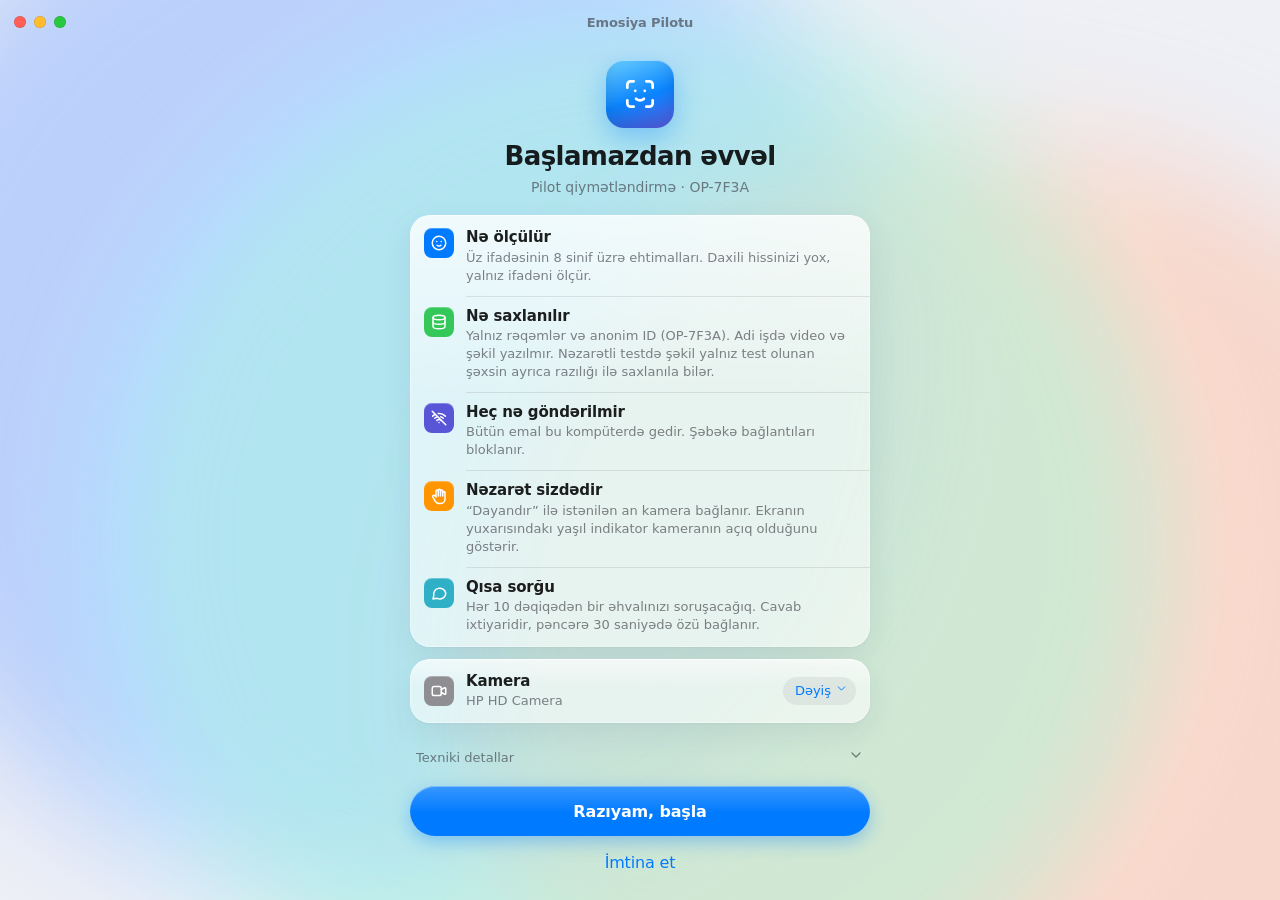
==== src/ui/web/index.html @ 73da6fb9 "Emosiya Pilotu: üz ifadəsi qiymətləndirmə pilotu Call-center operatorları üçün lokal, məxfi pilot: Y" ====
<!doctype html>
<html lang="az">
<head>
<meta charset="utf-8">
<meta name="viewport" content="width=device-width, initial-scale=1">
<title>Emosiya Pilotu</title>
<link rel="stylesheet" href="styles.css">
<link rel="stylesheet" href="main.css">
</head>
<body>
<div class="ambient" aria-hidden="true"><i class="b1"></i><i class="b2"></i><i class="b3"></i></div>

<header class="titlebar pywebview-drag-region">
  <div class="traffic">
    <button class="tl close" data-action="close" aria-label="Bağla və çıx" title="Bağla (kamera dayanır)" data-icon="x"></button>
    <button class="tl min" data-action="minimize" aria-label="Kiçilt" title="Kiçilt" data-icon="minus"></button>
    <button class="tl zoom" data-action="compact" aria-label="Kompakt görünüş" title="Kompakt / geniş görünüş" data-icon="expand"></button>
  </div>
  <div class="title">Emosiya Pilotu</div>
  <div class="toolbar" id="toolbar" hidden>
    <div class="menu-wrap" data-show="camera">
      <button class="tb-btn cam-btn" id="camera-btn" aria-haspopup="menu" aria-expanded="false" title="Kamera">
        <span data-icon="video"></span><span class="cam-name" id="camera-label">Kamera</span><span data-icon="chevron"></span>
      </button>
      <div class="menu cam-menu" id="camera-menu" role="menu" hidden></div>
    </div>
    <button class="tb-btn" id="test-btn" data-action="start-test" title="Göstərişli ifadə testi — hər modelin düzgünlüyü" data-icon="scan"><span>Nəzarətli test</span></button>
    <div class="menu-wrap">
      <button class="tb-btn" id="primary-btn" aria-haspopup="menu" aria-expanded="false" title="Əsas model">
        <span class="tb-cap">Əsas</span><span id="primary-label">—</span><span data-icon="chevron"></span>
      </button>
      <div class="menu" id="primary-menu" role="menu" hidden></div>
    </div>
    <div class="segmented" role="radiogroup" aria-label="Müqayisə rejimi" id="compare-seg">
      <button role="radio" data-mode="off" aria-checked="false" title="Yalnız əsas model">Tək</button>
      <button role="radio" data-mode="auto" aria-checked="false" title="Kompüterin gücü çatdığı qədər model">Avto</button>
      <button role="radio" data-mode="on" aria-checked="false" title="Seçilmiş modellərin hamısı">Hamısı</button>
    </div>
  </div>
</header>

<main>
  <!-- 1. Razılıq -->
  <section class="screen" id="consent" aria-labelledby="consent-title">
    <div class="scroll"><div class="narrow">
      <div class="consent-hero stagger">
        <div class="app-icon" data-icon="scan"></div>
        <h1 class="large-title" id="consent-title">Başlamazdan əvvəl</h1>
        <p class="subhead">Pilot qiymətləndirmə · <span data-bind="operator_id"></span></p>
      </div>
      <div class="glass list stagger" role="list">
        <div class="row" role="listitem"><span class="tile" style="background:var(--blue)" data-icon="face"></span>
          <div class="text"><p class="headline">Nə ölçülür</p>
          <p class="footnote">Üz ifadəsinin 8 sinif üzrə ehtimalları. Daxili hissinizi yox, yalnız ifadəni ölçür.</p></div></div>
        <div class="row" role="listitem"><span class="tile" style="background:var(--green)" data-icon="database"></span>
          <div class="text"><p class="headline">Nə saxlanılır</p>
          <p class="footnote">Yalnız rəqəmlər və anonim ID (<span data-bind="operator_id"></span>). Adi işdə video və şəkil yazılmır.<span data-show="research"> Nəzarətli testdə şəkil yalnız test olunan şəxsin ayrıca razılığı ilə saxlanıla bilər.</span></p></div></div>
        <div class="row" role="listitem"><span class="tile" style="background:var(--indigo)" data-icon="wifi-off"></span>
          <div class="text"><p class="headline">Heç nə göndərilmir</p>
          <p class="footnote">Bütün emal bu kompüterdə gedir. Şəbəkə bağlantıları bloklanır.</p></div></div>
        <div class="row" role="listitem"><span class="tile" style="background:var(--orange)" data-icon="hand"></span>
          <div class="text"><p class="headline">Nəzarət sizdədir</p>
          <p class="footnote">“Dayandır” ilə istənilən an kamera bağlanır. Ekranın yuxarısındakı yaşıl indikator kameranın açıq olduğunu göstərir.</p></div></div>
        <div class="row" role="listitem" data-show="prompts"><span class="tile" style="background:var(--teal)" data-icon="bubble"></span>
          <div class="text"><p class="headline">Qısa sorğu</p>
          <p class="footnote">Hər <span data-bind="interval"></span> dəqiqədən bir əhvalınızı soruşacağıq. Cavab ixtiyaridir, pəncərə <span data-bind="timeout"></span> saniyədə özü bağlanır.</p></div></div>
      </div>

      <div class="glass list cam-row-wrap stagger" data-show="camera">
        <div class="row cam-row"><span class="tile" style="background:var(--gray)" data-icon="video"></span>
          <div class="text"><p class="headline">Kamera</p>
          <p class="footnote" id="consent-camera">—</p></div>
          <div class="menu-wrap">
            <button class="btn-chip" id="consent-camera-btn" aria-haspopup="menu" aria-expanded="false">Dəyiş<span data-icon="chevron"></span></button>
            <div class="menu cam-menu" id="consent-camera-menu" role="menu" hidden></div>
          </div>
        </div>
      </div>

      <button class="disclosure" aria-expanded="false" aria-controls="details" id="details-toggle">
        <span>Texniki detallar</span><span data-icon="chevron"></span>
      </button>
      <div class="collapse" id="details"><div>
        <div class="glass list">
          <div class="kv"><span>Əsas model</span><span data-bind="model"></span></div>
          <div class="kv"><span>Müqayisə</span><span data-bind="compare"></span></div>
          <div class="kv"><span>Mühərrik</span><span data-bind="engine"></span></div>
          <div class="kv"><span>Analiz tezliyi</span><span><span data-bind="fps"></span> kadr/san</span></div>
          <div class="kv"><span>Ortalama pəncərəsi</span><span><span data-bind="window"></span> saniyə</span></div>
          <div class="kv"><span>Mənbə</span><span data-bind="source"></span></div>
        </div>
      </div></div>
    </div></div>
    <div class="dock narrow">
      <button class="btn btn-primary" data-action="accept">Razıyam, başla</button>
      <button class="btn btn-plain" data-action="decline">İmtina et</button>
    </div>
  </section>

  <!-- 2. Yüklənir -->
  <section class="screen center" id="loading" aria-live="polite">
    <div class="spinner" aria-hidden="true"></div>
    <p class="headline">Modellər yüklənir…</p>
    <p class="footnote">Kamera bir neçə saniyəyə açılacaq</p>
  </section>

  <!-- 3. İşləyir: solda kamera + əsas model, sağda bütün modellər -->
  <section class="screen" id="running">
    <div class="dash">
      <aside class="left">
        <div class="scroll">
          <div class="chips status-chips">
            <span class="chip live" id="live-chip"><span class="dot"></span><span id="live-label">Kamera aktiv</span></span>
            <span class="chip num" data-bind="operator_id"></span>
            <button class="chip toggle" role="switch" aria-checked="false" id="preview-switch"
              aria-label="Kamera önizləməsi" title="Kamera önizləməsi (yalnız ekranda, diskə yazılmır)" data-icon="eye"><span>Önizləmə</span></button>
          </div>

          <div class="collapse preview-top" id="preview-collapse"><div>
            <div class="preview-frame">
              <img id="preview-img" alt="Kamera önizləməsi (güzgü)">
              <span class="preview-badge" id="preview-badge"><span class="dot"></span><span id="preview-badge-text">—</span></span>
            </div>
            <p class="caption preview-hint">Güzgü görüntüsü · yalnız ekranda, diskə yazılmır</p>
          </div></div>

          <div class="glass hero" id="hero" aria-live="polite">
            <div class="ring-wrap">
              <svg class="ring" viewBox="0 0 132 132" aria-hidden="true">
                <circle class="track" cx="66" cy="66" r="56"/>
                <circle class="value" id="ring-value" cx="66" cy="66" r="56"/>
              </svg>
              <div class="ring-center">
                <span class="ring-pct num" id="ring-pct">—</span>
                <span class="ring-icon" id="ring-icon"></span>
              </div>
            </div>
            <div class="hero-text">
              <p class="caption" id="hero-kicker">Son 10 saniyə</p>
              <p class="hero-label" id="hero-label">Toplanır…</p>
              <p class="footnote" id="hero-sub">&nbsp;</p>
              <p class="caption hero-model" id="hero-model"></p>
            </div>
          </div>

          <div class="metrics">
            <div class="glass metric-card"><span class="m-icon" data-icon="face"></span><p class="caption">Üz</p><p class="metric small" id="m-face">—</p></div>
            <div class="glass metric-card"><span class="m-icon" data-icon="bolt"></span><p class="caption">Gecikmə (cəmi)</p><p class="metric num" id="m-latency">—</p></div>
            <div class="glass metric-card"><span class="m-icon" data-icon="cpu"></span><p class="caption">CPU</p><p class="metric num" id="m-cpu">—</p></div>
            <div class="glass metric-card" id="m-next-card"><span class="m-icon" data-icon="clock"></span><p class="caption">Növbəti sorğu</p><p class="metric num" id="m-next">—</p></div>
          </div>
          <p class="caption footer-stats num" id="footer-stats">&nbsp;</p>
        </div>
        <div class="dock">
          <button class="btn btn-destructive" data-action="stop" data-icon="stop" data-icon-class="fill"><span>Dayandır</span></button>
        </div>
      </aside>

      <section class="right scroll" aria-label="Modellər">
        <div class="models-head">
          <h2 class="title3">Modellər</h2>
          <span class="chip" id="agree-chip" hidden></span>
          <span class="spacer"></span>
          <div class="budget" id="budget" title="Bir analizdə bütün modellərin cəmi vaxtı">
            <span class="caption num" id="budget-label">—</span>
            <div class="meter"><i id="budget-fill"></i></div>
          </div>
        </div>
        <div class="cards" id="cards"></div>
        <div class="glass timeline-card">
          <div class="tl-head"><p class="headline">Son 60 saniyə</p><p class="caption">hər xana — bir analiz · ən yenisi sağda</p></div>
          <div class="timeline" id="timeline"></div>
          <ul class="tl-legend" id="tl-legend"></ul>
        </div>
        <div id="others-wrap" hidden>
          <p class="section-header">Digər modellər</p>
          <div class="glass list others" id="others"></div>
        </div>
      </section>
    </div>
  </section>

  <!-- 3b. Nəzarətli test: göstərişlər, sonda düzgünlük cədvəli -->
  <section class="screen" id="test" aria-live="polite">
    <div class="test-grid" id="test-run">
      <div class="test-cam">
        <div class="preview-frame big">
          <img id="test-preview" alt="Kamera önizləməsi (güzgü)">
          <span class="preview-badge" id="test-badge"><span class="dot"></span><span id="test-badge-text">—</span></span>
        </div>
        <p class="caption">Üzünüz çərçivədə, kameraya düz baxın · model nəticələri test bitənə qədər gizlidir</p>
      </div>
      <div class="glass test-card">
        <div class="test-top">
          <span class="caption num" id="test-progress">—</span>
          <div class="test-dots" id="test-dots"></div>
        </div>
        <div class="test-body">
          <div class="test-ring-wrap">
            <svg class="ring test-ring" viewBox="0 0 132 132" aria-hidden="true">
              <circle class="track" cx="66" cy="66" r="56"/>
              <circle class="value" id="test-ring" cx="66" cy="66" r="56"/>
            </svg>
            <span class="test-secs num" id="test-secs">—</span>
          </div>
          <span class="phase-pill" id="test-phase">—</span>
          <h2 class="test-emotion" id="test-emotion">—</h2>
          <p class="test-hint" id="test-hint">&nbsp;</p>
        </div>
        <button class="btn btn-plain danger" data-action="cancel-test">Testi dayandır</button>
      </div>
    </div>

    <div class="scroll test-result" id="test-result" hidden>
      <div class="result-head">
        <div>
          <h2 class="title2" id="result-title">Test nəticəsi</h2>
          <p class="subhead" id="result-sub">Hər kadrın öz nəticəsi · yalnız üz görünən kadrlar</p>
        </div>
        <div class="result-actions">
          <button class="btn btn-glass" data-action="start-test" data-icon="refresh"><span>Yenidən test et</span></button>
          <button class="btn btn-primary" data-action="dismiss-test">Panelə qayıt</button>
        </div>
      </div>
      <div class="glass list result-table" id="result-table"></div>
      <p class="section-header">İfadələr üzrə düzgünlük</p>
      <div class="glass result-heat" id="result-heat"></div>
      <p class="caption result-note">Göstərilən (pozalı) ifadələr təbii ifadələrdən asandır — bu, yuxarı həddir. Model seçimi üçün sahədəki sorğu cavabları ilə birlikdə baxın. Ətraflı: <code>python -m src.report</code>.</p>
    </div>
  </section>

  <!-- 4. Dayandırıldı / bitdi / xəta -->
  <section class="screen center" id="ended">
    <div class="narrow ended-wrap">
      <div class="ended-icon" id="ended-icon"></div>
      <h2 class="title2" id="ended-title">Dayandırıldı</h2>
      <p class="subhead" id="ended-sub">Kamera bağlıdır. Nəticələr saxlanıldı.</p>
      <div class="glass list ended-card" id="ended-card">
        <div class="kv"><span>Yazılan sətir</span><span class="num" id="ended-records">0</span></div>
        <div class="kv"><span>Sorğu cavabı</span><span class="num" id="ended-reports">0</span></div>
        <div class="kv"><span>Fayl</span><span class="path" id="ended-path">—</span></div>
      </div>
      <div class="ended-actions">
        <button class="btn btn-primary" data-action="restart" data-icon="refresh"><span id="restart-label">Yenidən başla</span></button>
        <button class="btn btn-plain" data-action="close">Bağla</button>
      </div>
    </div>
  </section>
</main>

<div class="toast" id="toast" role="status" aria-live="polite" hidden></div>

<!-- Nəzarətli testə başlamazdan əvvəl: tester ID və şəkil razılığı -->
<div class="sheet-backdrop" id="test-setup" hidden>
  <div class="sheet" role="dialog" aria-modal="true" aria-labelledby="setup-title">
    <div class="app-icon sm" data-icon="scan"></div>
    <h2 class="title2" id="setup-title">Nəzarətli test</h2>
    <p class="subhead" id="setup-sub">—</p>
    <label class="field">
      <span class="caption">Test olunan şəxsin anonim ID-si — ad yazmayın</span>
      <input id="tester-id" maxlength="32" placeholder="T-01" autocomplete="off" spellcheck="false">
    </label>
    <p class="field-error" id="setup-error" hidden></p>
    <div class="glass list setup-consent" id="setup-consent">
      <div class="row toggle-row">
        <span class="tile" style="background:var(--indigo)" data-icon="database"></span>
        <div class="text" style="flex:1">
          <p class="headline">Şəkilləri araşdırma üçün saxla</p>
          <p class="caption">Yalnız “saxlama” anlarında, üz ətrafında kəsik · <code>dataset/</code> qovluğu · şəbəkəyə getmir · istənilən vaxt silinə bilər</p>
        </div>
        <button class="switch" role="switch" aria-checked="false" id="save-switch" aria-label="Şəkilləri saxla"></button>
      </div>
    </div>
    <p class="caption setup-note" id="setup-note">Açarı yalnız test olunan şəxs razı olduqda yandırın.</p>
    <div class="sheet-actions">
      <button class="btn btn-glass" data-action="close-setup">Ləğv et</button>
      <button class="btn btn-primary" data-action="confirm-test">Testi başla</button>
    </div>
  </div>
</div>

<script src="common.js"></script>
<script src="mock.js" data-dev></script>
<script src="main.js"></script>
</body>
</html>
---- src/ui/web/styles.css ----
/* Emosiya Pilotu — dizayn sistemi
   Apple HIG prinsipləri: aydınlıq, dərinlik, hörmət (deference).
   Materiallar: "liquid glass" kartlar, sistem rəngləri, SF/Segoe Variable tipoqrafiyası. */

:root {
  color-scheme: light dark;
  --font-text: -apple-system, BlinkMacSystemFont, "SF Pro Text", "Segoe UI Variable Text", "Segoe UI", system-ui, sans-serif;
  --font-display: -apple-system, BlinkMacSystemFont, "SF Pro Display", "Segoe UI Variable Display", "Segoe UI", system-ui, sans-serif;

  --label: rgba(0, 0, 0, 0.88);
  --label-2: rgba(60, 60, 67, 0.64);
  --label-3: rgba(60, 60, 67, 0.36);
  --fill: rgba(120, 120, 128, 0.12);
  --fill-2: rgba(120, 120, 128, 0.2);
  --hairline: rgba(60, 60, 67, 0.12);

  --wall: #eef0f6;
  --glass: rgba(255, 255, 255, 0.58);
  --glass-strong: rgba(255, 255, 255, 0.76);
  --glass-edge: rgba(255, 255, 255, 0.75);
  --glass-sheen: rgba(255, 255, 255, 0.55);
  --menu-bg: rgba(250, 250, 252, 0.94);
  --shadow: 0 1px 2px rgba(20, 20, 50, 0.04), 0 10px 30px rgba(40, 40, 90, 0.08);

  --blue: #007aff;
  --green: #34c759;
  --red: #ff3b30;
  --orange: #ff9500;
  --yellow: #ffcc00;
  --indigo: #5856d6;
  --purple: #af52de;
  --teal: #30b0c7;
  --gray: #8e8e93;

  --emo-Anger: var(--red);
  --emo-Contempt: var(--purple);
  --emo-Disgust: var(--green);
  --emo-Fear: var(--indigo);
  --emo-Happiness: var(--orange);
  --emo-Neutral: var(--teal);
  --emo-Sadness: var(--blue);
  --emo-Surprise: var(--yellow);

  --accent: var(--blue);
  --ambient-a: #9db7ff;
  --ambient-b: #ffc7b5;
  --ambient-c: #b8f0dc;

  --r-xl: 26px;
  --r-lg: 20px;
  --r-md: 14px;
  --r-sm: 10px;
  --spring: cubic-bezier(0.32, 0.72, 0, 1);
  --ease-out: cubic-bezier(0.22, 1, 0.36, 1);
}

@media (prefers-color-scheme: dark) {
  :root {
    --label: rgba(255, 255, 255, 0.92);
    --label-2: rgba(235, 235, 245, 0.62);
    --label-3: rgba(235, 235, 245, 0.32);
    --fill: rgba(118, 118, 128, 0.24);
    --fill-2: rgba(118, 118, 128, 0.34);
    --hairline: rgba(255, 255, 255, 0.08);

    --wall: #101014;
    --glass: rgba(40, 40, 46, 0.52);
    --glass-strong: rgba(44, 44, 50, 0.72);
    --glass-edge: rgba(255, 255, 255, 0.1);
    --glass-sheen: rgba(255, 255, 255, 0.08);
    --menu-bg: rgba(38, 38, 44, 0.95);
    --shadow: 0 1px 2px rgba(0, 0, 0, 0.3), 0 12px 32px rgba(0, 0, 0, 0.35);

    --blue: #0a84ff;
    --green: #30d158;
    --red: #ff453a;
    --orange: #ff9f0a;
    --yellow: #ffd60a;
    --indigo: #5e5ce6;
    --purple: #bf5af2;
    --teal: #40cbe0;
    --gray: #8e8e93;

    --ambient-a: #2b3f8f;
    --ambient-b: #6a2f4a;
    --ambient-c: #1f5a4c;
  }
}

* { box-sizing: border-box; }
[hidden] { display: none !important; }
html, body { margin: 0; height: 100%; }
body {
  font-family: var(--font-text);
  font-size: 15px;
  line-height: 1.38;
  color: var(--label);
  -webkit-font-smoothing: antialiased;
  user-select: none;
  overflow: hidden;
  background: var(--wall);
  cursor: default;
}
/* Windows 11 Mica/Acrylic aktivdirsə — fon OS materialından gəlir */
html.material body { background: transparent; }

button { font: inherit; color: inherit; border: 0; background: none; padding: 0; cursor: default; }
button:focus-visible, [tabindex]:focus-visible { outline: 3px solid color-mix(in srgb, var(--accent) 55%, transparent); outline-offset: 2px; }
.num { font-variant-numeric: tabular-nums; }
.sr-only { position: absolute; width: 1px; height: 1px; overflow: hidden; clip: rect(0 0 0 0); }
svg.i { width: 20px; height: 20px; fill: none; stroke: currentColor; stroke-width: 1.8; stroke-linecap: round; stroke-linejoin: round; flex: none; }
svg.i.fill { fill: currentColor; stroke: none; }

/* ---------- ambient fon (şüşənin arxasında rəngli işıq) ---------- */
.ambient { position: fixed; inset: -20%; z-index: -1; pointer-events: none; filter: blur(60px) saturate(140%); }
.ambient i {
  position: absolute; width: 60%; aspect-ratio: 1; border-radius: 50%; opacity: 0.55;
  transition: background 1.6s var(--ease-out);
  animation: drift 26s ease-in-out infinite alternate;
}
.ambient .b1 { background: var(--ambient-a); left: 5%; top: 0%; }
.ambient .b2 { background: var(--ambient-b); right: 0%; top: 25%; animation-duration: 32s; animation-delay: -8s; }
.ambient .b3 { background: var(--ambient-c); left: 20%; bottom: 0%; animation-duration: 38s; animation-delay: -15s; }
html.material .ambient i { opacity: 0.38; }
@keyframes drift {
  0% { transform: translate(0, 0) scale(1); }
  50% { transform: translate(6%, -4%) scale(1.08); }
  100% { transform: translate(-5%, 5%) scale(0.96); }
}

/* ---------- material ---------- */
.glass {
  background: linear-gradient(180deg, var(--glass-sheen), transparent 42%), var(--glass);
  -webkit-backdrop-filter: blur(28px) saturate(180%);
  backdrop-filter: blur(28px) saturate(180%);
  border-radius: var(--r-lg);
  box-shadow: inset 0 0 0 0.5px var(--glass-edge), inset 0 1px 0 var(--glass-sheen), var(--shadow);
}

/* ---------- başlıq zolağı (macOS) ---------- */
.titlebar {
  height: 44px; display: flex; align-items: center; padding: 0 14px; gap: 8px; position: relative; z-index: 5;
}
.traffic { display: flex; gap: 8px; }
.tl {
  width: 12px; height: 12px; border-radius: 50%; position: relative;
  box-shadow: inset 0 0 0 0.5px rgba(0, 0, 0, 0.18);
  display: grid; place-items: center;
}
.tl.close { background: #ff5f57; }
.tl.min { background: #febc2e; }
.tl.zoom { background: #28c840; }
.tl svg { width: 8px; height: 8px; stroke: rgba(0, 0, 0, 0.55); stroke-width: 2.6; opacity: 0; transition: opacity 0.12s; }
.traffic:hover .tl svg { opacity: 1; }
.titlebar .title {
  position: absolute; left: 0; right: 0; text-align: center; pointer-events: none;
  font: 600 13px var(--font-text); color: var(--label-2); letter-spacing: -0.01em;
}

/* ---------- ekranlar ---------- */
main { position: absolute; inset: 44px 0 0 0; }
.screen {
  position: absolute; inset: 0; display: flex; flex-direction: column;
  opacity: 0; transform: translateY(14px) scale(0.985); pointer-events: none;
  transition: opacity 0.38s var(--spring), transform 0.5s var(--spring);
}
.screen.active { opacity: 1; transform: none; pointer-events: auto; }
.scroll {
  flex: 1; overflow-y: auto; overflow-x: hidden; padding: 6px 18px 22px; scrollbar-width: none;
  -webkit-mask-image: linear-gradient(to bottom, transparent 0, #000 10px, #000 calc(100% - 22px), transparent 100%);
  mask-image: linear-gradient(to bottom, transparent 0, #000 10px, #000 calc(100% - 22px), transparent 100%);
}
.scroll::-webkit-scrollbar { display: none; }
.dock { padding: 4px 18px 18px; display: grid; gap: 6px; }

/* ---------- tipoqrafiya ---------- */
.large-title { font: 700 26px/1.15 var(--font-display); letter-spacing: -0.022em; margin: 0; }
.title2 { font: 600 20px/1.2 var(--font-display); letter-spacing: -0.018em; margin: 0; }
.headline { font: 600 15px/1.3 var(--font-text); letter-spacing: -0.01em; margin: 0; }
.subhead { font-size: 14px; color: var(--label-2); margin: 0; }
.footnote { font-size: 13px; color: var(--label-2); margin: 0; }
.caption { font-size: 12px; color: var(--label-2); margin: 0; }
.section-header {
  font-size: 12px; font-weight: 600; letter-spacing: 0.04em; text-transform: uppercase;
  color: var(--label-2); margin: 18px 6px 8px;
}

/* ---------- düymələr ---------- */
.btn {
  height: 50px; border-radius: 999px; display: flex; align-items: center; justify-content: center; gap: 8px;
  font: 600 16px var(--font-text); letter-spacing: -0.01em; width: 100%;
  transition: transform 0.18s var(--spring), filter 0.18s, background 0.2s;
}
.btn:active { transform: scale(0.97); }
.btn-primary {
  background: linear-gradient(180deg, rgba(255, 255, 255, 0.22), rgba(255, 255, 255, 0) 55%), var(--accent);
  color: #fff;
  box-shadow: inset 0 1px 0 rgba(255, 255, 255, 0.35), 0 6px 18px color-mix(in srgb, var(--accent) 35%, transparent);
}
.btn-primary:hover { filter: brightness(1.06); }
.btn-destructive { background: color-mix(in srgb, var(--red) 14%, transparent); color: var(--red); }
.btn-destructive:hover { background: color-mix(in srgb, var(--red) 20%, transparent); }
.btn-glass { background: var(--glass-strong); box-shadow: inset 0 0 0 0.5px var(--glass-edge), var(--shadow); }
.btn-plain { height: 40px; color: var(--accent); font-weight: 500; }
.btn-plain:hover { filter: brightness(1.15); }
.btn .i { width: 18px; height: 18px; }

/* ---------- qruplaşdırılmış siyahı (iOS Settings) ---------- */
.list { padding: 2px 0; overflow: hidden; }
.row { display: flex; gap: 12px; align-items: flex-start; padding: 11px 14px; position: relative; }
.row + .row::before { content: ""; position: absolute; top: 0; left: 56px; right: 0; height: 0.5px; background: var(--hairline); }
.tile {
  width: 30px; height: 30px; border-radius: 8px; display: grid; place-items: center; color: #fff; flex: none;
  box-shadow: inset 0 1px 0 rgba(255, 255, 255, 0.28);
}
.tile .i { width: 18px; height: 18px; stroke-width: 2; }
.row .text { min-width: 0; }
.row .headline { margin-bottom: 1px; }

.kv { display: flex; justify-content: space-between; gap: 12px; padding: 10px 14px; font-size: 14px; position: relative; }
.kv + .kv::before { content: ""; position: absolute; top: 0; left: 14px; right: 0; height: 0.5px; background: var(--hairline); }
.kv span:last-child { color: var(--label-2); text-align: right; }

.disclosure {
  display: flex; align-items: center; justify-content: space-between; width: 100%;
  margin: 16px 0 0; padding: 8px 6px; color: var(--label-2); font-size: 13px; font-weight: 500;
}
.disclosure .i { width: 16px; height: 16px; transition: transform 0.35s var(--spring); }
.disclosure[aria-expanded="true"] .i { transform: rotate(180deg); }
.collapse { display: grid; grid-template-rows: 0fr; transition: grid-template-rows 0.45s var(--spring); }
.collapse > div { overflow: hidden; }
.collapse.open { grid-template-rows: 1fr; }

/* ---------- çiplər ---------- */
.chips { display: flex; gap: 6px; flex-wrap: wrap; }
.chip {
  display: inline-flex; align-items: center; gap: 6px; height: 26px; padding: 0 10px; border-radius: 999px;
  font-size: 12px; font-weight: 500; background: var(--fill); color: var(--label-2); white-space: nowrap;
}
.chip.live { background: color-mix(in srgb, var(--green) 16%, transparent); color: color-mix(in srgb, var(--green) 70%, var(--label)); }
.dot { width: 7px; height: 7px; border-radius: 50%; background: currentColor; flex: none; }
.chip.live .dot { background: var(--green); animation: pulse 2s ease-in-out infinite; }
@keyframes pulse {
  0%, 100% { box-shadow: 0 0 0 0 color-mix(in srgb, var(--green) 55%, transparent); }
  50% { box-shadow: 0 0 0 4px color-mix(in srgb, var(--green) 0%, transparent); }
}

/* ---------- iOS açar ---------- */
.switch { width: 51px; height: 31px; border-radius: 999px; background: var(--fill-2); position: relative; flex: none; transition: background 0.25s; }
.switch::after {
  content: ""; position: absolute; top: 2px; left: 2px; width: 27px; height: 27px; border-radius: 50%; background: #fff;
  box-shadow: 0 3px 8px rgba(0, 0, 0, 0.15), 0 1px 1px rgba(0, 0, 0, 0.16);
  transition: transform 0.35s var(--spring), width 0.2s;
}
.switch[aria-checked="true"] { background: var(--green); }
.switch[aria-checked="true"]::after { transform: translateX(20px); }
.switch:active::after { width: 32px; }
.switch[aria-checked="true"]:active::after { transform: translateX(15px); }

/* ---------- iOS fəaliyyət indikatoru ---------- */
.spinner { width: 34px; height: 34px; position: relative; }
.spinner i {
  position: absolute; left: 50%; top: 0; width: 3px; height: 9px; margin-left: -1.5px; border-radius: 2px;
  background: var(--label-2); transform-origin: 50% 17px; animation: spin-fade 1s linear infinite;
}

/* ---------- animasiyalar ---------- */
@keyframes spin-fade { 0% { opacity: 1; } 100% { opacity: 0.15; } }
@keyframes rise { from { opacity: 0; transform: translateY(10px); } to { opacity: 1; transform: none; } }
@keyframes pop { 0% { transform: scale(0.6); opacity: 0; } 60% { transform: scale(1.08); opacity: 1; } 100% { transform: scale(1); } }
.stagger > * { animation: rise 0.6s var(--spring) both; }
.stagger > *:nth-child(2) { animation-delay: 0.04s; }
.stagger > *:nth-child(3) { animation-delay: 0.08s; }
.stagger > *:nth-child(4) { animation-delay: 0.12s; }
.stagger > *:nth-child(5) { animation-delay: 0.16s; }
.stagger > *:nth-child(6) { animation-delay: 0.2s; }

@media (prefers-reduced-motion: reduce) {
  *, *::before, *::after { animation-duration: 0.01ms !important; animation-iteration-count: 1 !important; transition-duration: 0.01ms !important; }
}
---- src/ui/web/main.css ----
/* Əsas pəncərəyə xas stillər — geniş panel: solda kamera + əsas model, sağda bütün modellər */

.center { align-items: center; justify-content: center; text-align: center; gap: 10px; padding: 0 28px 40px; }
.narrow { width: 100%; max-width: 460px; margin: 0 auto; }
.title3 { font: 600 17px/1.2 var(--font-display); letter-spacing: -0.015em; margin: 0; }

/* ---------- alət zolağı (başlıqda) ---------- */
/* Alət zolağı görünəndə başlıq macOS-un vahid alət zolağı kimi sola, işıqforun yanına keçir */
.titlebar:has(.toolbar:not([hidden])) .title { position: static; text-align: left; margin-left: 10px; white-space: nowrap; }
.toolbar { margin-left: auto; display: flex; align-items: center; gap: 10px; position: relative; z-index: 20; }
.tb-btn {
  height: 28px; display: inline-flex; align-items: center; gap: 6px; padding: 0 8px 0 10px; border-radius: 8px;
  font-size: 12px; font-weight: 500; background: var(--fill); transition: background 0.15s;
}
.tb-btn:hover { background: var(--fill-2); }
.tb-btn .tb-cap { color: var(--label-2); font-weight: 400; }
.tb-btn .i { width: 14px; height: 14px; color: var(--label-2); }
.menu-wrap { position: relative; }
.menu {
  position: absolute; top: 34px; right: 0; min-width: 300px; padding: 6px; border-radius: 14px; z-index: 50;
  background: var(--menu-bg); -webkit-backdrop-filter: blur(40px) saturate(180%); backdrop-filter: blur(40px) saturate(180%);
  box-shadow: inset 0 0 0 0.5px var(--glass-edge), 0 18px 50px rgba(0, 0, 0, 0.28);
  animation: menu-in 0.22s var(--spring) both; transform-origin: top right;
}
@keyframes menu-in { from { opacity: 0; transform: scale(0.96) translateY(-4px); } to { opacity: 1; transform: none; } }
.menu button {
  width: 100%; display: grid; grid-template-columns: 18px 1fr auto; align-items: center; gap: 8px;
  padding: 7px 10px; border-radius: 8px; text-align: left; font-size: 13px;
}
.menu button:hover:not(:disabled) { background: var(--accent); color: #fff; }
.menu button:hover:not(:disabled) .m-sub { color: rgba(255, 255, 255, 0.8); }
.menu button:disabled { opacity: 0.45; }
.menu .check { color: var(--accent); }
.menu button:hover .check { color: #fff; }
.menu .check .i { width: 14px; height: 14px; stroke-width: 2.4; }
.menu .m-sub { font-size: 11px; color: var(--label-2); }
.menu .m-sep { height: 0.5px; background: var(--hairline); margin: 4px 6px; }

.menu .m-note { margin: 4px 10px 6px; font-size: 11px; color: var(--label-2); }

/* ---------- kamera seçimi ---------- */
.cam-btn .cam-name { max-width: 170px; overflow: hidden; text-overflow: ellipsis; white-space: nowrap; }
.cam-btn.busy { opacity: 0.7; pointer-events: none; }
.cam-menu { min-width: 260px; }
.cam-row-wrap { overflow: visible; margin-top: 12px; }
.cam-row { align-items: center; }
.cam-row .text { flex: 1; min-width: 0; }
.cam-row .footnote { overflow-wrap: anywhere; }
/* Razılıq ekranında menyu yuxarı açılır — aşağıda yer azdır */
.cam-row .menu { top: auto; bottom: 36px; transform-origin: bottom right; }
.btn-chip {
  height: 28px; display: inline-flex; align-items: center; gap: 4px; padding: 0 8px 0 12px; border-radius: 999px;
  font-size: 13px; font-weight: 500; color: var(--accent); background: var(--fill); transition: background 0.15s;
}
.btn-chip:hover { background: var(--fill-2); }
.btn-chip .i { width: 13px; height: 13px; }
.toast {
  position: fixed; left: 50%; bottom: 24px; z-index: 120; max-width: min(520px, calc(100% - 32px));
  padding: 10px 16px; border-radius: 999px; font-size: 13px; font-weight: 500; text-align: center;
  background: var(--menu-bg); -webkit-backdrop-filter: blur(30px) saturate(180%); backdrop-filter: blur(30px) saturate(180%);
  box-shadow: inset 0 0 0 0.5px var(--glass-edge), 0 10px 30px rgba(0, 0, 0, 0.25);
  opacity: 0; transform: translate(-50%, 12px); transition: opacity 0.25s, transform 0.35s var(--spring);
}
.toast.show { opacity: 1; transform: translate(-50%, 0); }
.toast.error { color: var(--red); }

.segmented { display: inline-flex; background: var(--fill); border-radius: 9px; padding: 2px; gap: 2px; }
.segmented button {
  height: 24px; padding: 0 11px; font-size: 12px; font-weight: 500; border-radius: 7px; color: var(--label-2);
  transition: background 0.2s, color 0.2s, box-shadow 0.2s;
}
.segmented button[aria-checked="true"] {
  background: var(--glass-strong); color: var(--label); box-shadow: 0 1px 3px rgba(0, 0, 0, 0.14), inset 0 0 0 0.5px var(--glass-edge);
}

/* ---------- razılıq ---------- */
.consent-hero { text-align: center; padding: 10px 0 18px; display: grid; justify-items: center; gap: 6px; }
.app-icon {
  width: 68px; height: 68px; border-radius: 18px; display: grid; place-items: center; color: #fff; margin-bottom: 8px;
  background: linear-gradient(160deg, #6ad0ff 0%, #0a84ff 55%, #5e5ce6 100%);
  box-shadow: inset 0 1px 0 rgba(255, 255, 255, 0.45), inset 0 -10px 18px rgba(0, 0, 0, 0.12), 0 10px 26px rgba(10, 132, 255, 0.35);
}
.app-icon .i { width: 38px; height: 38px; stroke-width: 1.7; }
.dock.narrow { padding-left: 18px; padding-right: 18px; box-sizing: border-box; max-width: 496px; }

/* ---------- panel ---------- */
.dash { position: absolute; inset: 0; display: grid; grid-template-columns: 384px minmax(0, 1fr); }
.left { display: flex; flex-direction: column; min-height: 0; position: relative; }
.left::after { content: ""; position: absolute; top: 8px; bottom: 18px; right: 0; width: 0.5px; background: var(--hairline); }
.right { padding: 6px 22px 22px 20px; }
.status-chips { margin: 4px 0 12px; }

/* hero (əsas model) */
.hero { display: flex; align-items: center; gap: 18px; padding: 18px; border-radius: var(--r-xl); margin-bottom: 12px; }
.ring-wrap { position: relative; width: 108px; height: 108px; flex: none; }
.ring { width: 100%; height: 100%; transform: rotate(-90deg); }
.ring circle { fill: none; stroke-width: 11; stroke-linecap: round; }
.ring .track { stroke: var(--fill); }
.ring .value {
  stroke: var(--ring, var(--gray));
  stroke-dasharray: 351.86;
  stroke-dashoffset: 351.86;
  transition: stroke-dashoffset 0.9s var(--spring), stroke 0.6s;
  filter: drop-shadow(0 0 6px color-mix(in srgb, var(--ring, var(--gray)) 35%, transparent));
}
.hero.indeterminate .ring { animation: ring-spin 1.2s linear infinite; }
.hero.indeterminate .ring .value { stroke-dashoffset: 260; stroke: var(--label-3); filter: none; }
@keyframes ring-spin { to { transform: rotate(270deg); } }
.ring-center { position: absolute; inset: 0; display: grid; place-items: center; }
.ring-pct { font: 600 25px var(--font-display); letter-spacing: -0.03em; transition: opacity 0.3s; }
.ring-icon { position: absolute; color: var(--label-3); opacity: 0; transition: opacity 0.3s; }
.ring-icon .i { width: 38px; height: 38px; stroke-width: 1.5; }
.hero.show-icon .ring-pct { opacity: 0; }
.hero.show-icon .ring-icon { opacity: 1; }
.hero-text { min-width: 0; }
.hero-label {
  font: 700 26px/1.1 var(--font-display); letter-spacing: -0.025em; margin: 2px 0 4px;
  overflow-wrap: anywhere; transition: color 0.4s;
}
.hero.no-face .hero-label, .hero.warming .hero-label { color: var(--label-2); }
.hero-model { margin-top: 4px; }

/* metrikalar */
.metrics { display: grid; grid-template-columns: 1fr 1fr; gap: 10px; }
.metric-card { padding: 12px 14px; border-radius: var(--r-md); position: relative; }
.m-icon { position: absolute; top: 12px; right: 12px; color: var(--label-3); }
.m-icon .i { width: 16px; height: 16px; }
.metric { font: 600 19px var(--font-display); letter-spacing: -0.02em; margin: 2px 0 0; }
.metric.small { font-size: 15px; line-height: 1.25; }
.metric.ok { color: var(--green); }
.metric.warn { color: var(--orange); }

/* önizləmə */
.chip.toggle { margin-left: auto; gap: 5px; transition: background 0.2s, color 0.2s; }
.chip.toggle .i { width: 14px; height: 14px; }
.chip.toggle:hover { background: var(--fill-2); }
.chip.toggle[aria-checked="true"] { background: color-mix(in srgb, var(--accent) 16%, transparent); color: var(--accent); }
.preview-top > div { display: grid; gap: 6px; }
.preview-top.open > div { padding-bottom: 12px; }
.preview-frame {
  position: relative; border-radius: var(--r-lg); overflow: hidden; background: var(--fill);
  aspect-ratio: 16 / 9; box-shadow: inset 0 0 0 0.5px var(--glass-edge), var(--shadow);
}
.preview-frame img { width: 100%; height: 100%; object-fit: cover; display: block; }
.preview-frame img:not([src]) { visibility: hidden; }
.preview-badge {
  position: absolute; left: 10px; bottom: 10px; display: inline-flex; align-items: center; gap: 6px;
  height: 26px; padding: 0 10px; border-radius: 999px; font-size: 12px; font-weight: 500; color: #fff;
  max-width: calc(100% - 20px); white-space: nowrap; overflow: hidden; text-overflow: ellipsis;
  background: rgba(20, 20, 24, 0.55); -webkit-backdrop-filter: blur(16px) saturate(160%); backdrop-filter: blur(16px) saturate(160%);
  box-shadow: inset 0 0 0 0.5px rgba(255, 255, 255, 0.18);
}
.preview-badge .dot { background: #ff9f0a; }
.preview-badge.ok .dot { background: #30d158; }
.preview-hint { text-align: center; }
.footer-stats { text-align: center; margin-top: 14px; }

/* ---------- modellər (sağ sütun) ---------- */
.models-head { display: flex; align-items: center; gap: 10px; margin: 6px 0 12px; min-height: 30px; }
.models-head .spacer { flex: 1; }
.chip.agree-all { background: color-mix(in srgb, var(--green) 16%, transparent); color: color-mix(in srgb, var(--green) 70%, var(--label)); }
.chip.agree-some { background: color-mix(in srgb, var(--orange) 16%, transparent); color: color-mix(in srgb, var(--orange) 75%, var(--label)); }
.budget { display: flex; align-items: center; gap: 8px; }
.meter { width: 120px; height: 6px; border-radius: 3px; background: var(--fill); overflow: hidden; }
.meter i { display: block; height: 100%; width: 0; border-radius: 3px; background: var(--green); transition: width 0.6s var(--spring), background 0.3s; }
.meter i.warn { background: var(--orange); }
.meter i.over { background: var(--red); }

.cards { display: grid; grid-template-columns: repeat(auto-fill, minmax(236px, 1fr)); gap: 12px; margin-bottom: 14px; }
.mcard {
  padding: 12px 14px 10px; border-radius: var(--r-lg); display: flex; flex-direction: column; gap: 8px;
  transition: opacity 0.3s, box-shadow 0.3s; animation: rise 0.5s var(--spring) both;
}
.mcard.primary { box-shadow: inset 0 0 0 1.5px color-mix(in srgb, var(--accent) 75%, transparent), var(--shadow); }
.mcard.off .mc-body { opacity: 0.4; }
.mc-head { display: flex; align-items: center; gap: 8px; min-width: 0; }
.mc-name { font: 600 14px var(--font-text); letter-spacing: -0.01em; white-space: nowrap; overflow: hidden; text-overflow: ellipsis; }
.mc-ds { font-size: 10px; font-weight: 600; letter-spacing: 0.02em; padding: 2px 6px; border-radius: 6px; background: var(--fill); color: var(--label-2); flex: none; }
.mc-actions { margin-left: auto; display: flex; align-items: center; gap: 6px; flex: none; }
.mc-star { width: 24px; height: 24px; border-radius: 7px; display: grid; place-items: center; color: var(--label-3); transition: color 0.2s, background 0.2s; }
.mc-star:hover { background: var(--fill); color: var(--label-2); }
.mc-star.on { color: var(--accent); }
.mc-star svg { width: 15px; height: 15px; }
.mc-star.on svg { fill: currentColor; }
.switch.sm { width: 36px; height: 22px; }
.switch.sm::after { width: 18px; height: 18px; }
.switch.sm[aria-checked="true"]::after { transform: translateX(14px); }
.switch.sm:active::after { width: 21px; }
.switch.sm[aria-checked="true"]:active::after { transform: translateX(11px); }
.mc-top { display: flex; align-items: baseline; gap: 8px; min-height: 26px; }
.mc-label { font: 700 19px/1.1 var(--font-display); letter-spacing: -0.02em; }
.mc-label.muted { color: var(--label-2); font-weight: 600; font-size: 16px; }
.mc-pct { font-size: 13px; color: var(--label-2); }
.mc-bars { display: grid; grid-template-columns: 70px 1fr 32px; gap: 3px 8px; align-items: center; font-size: 11px; }
.mc-bars .nm { color: var(--label-2); white-space: nowrap; overflow: hidden; text-overflow: ellipsis; }
.mc-bars .nm.top { color: var(--label); font-weight: 600; }
.mc-bars .br { height: 5px; border-radius: 3px; background: var(--fill); overflow: hidden; }
.mc-bars .br i { display: block; height: 100%; width: 0; border-radius: 3px; background: var(--c); transition: width 0.8s var(--spring); }
.mc-bars .vl { text-align: right; color: var(--label-2); font-variant-numeric: tabular-nums; }
.mc-bars .na { color: var(--label-3); }
.mc-va { font-size: 11px; color: var(--label-2); }
.mc-foot { display: flex; justify-content: space-between; font-size: 11px; color: var(--label-3); border-top: 0.5px solid var(--hairline); padding-top: 6px; }
.mc-reason { font-size: 12px; color: var(--label-2); line-height: 1.35; }
.mc-loading { display: flex; align-items: center; gap: 8px; font-size: 12px; color: var(--label-2); }
.spinner.sm { width: 16px; height: 16px; }
.spinner.sm i { width: 2px; height: 4px; margin-left: -1px; transform-origin: 50% 8px; }

/* aktiv olmayan modellər — kompakt siyahı */
.orow { display: flex; align-items: center; gap: 10px; padding: 9px 14px; position: relative; }
.orow + .orow::before { content: ""; position: absolute; top: 0; left: 14px; right: 0; height: 0.5px; background: var(--hairline); }
.orow .mc-name { font-size: 13px; }
.orow .o-reason { font-size: 12px; color: var(--label-3); white-space: nowrap; overflow: hidden; text-overflow: ellipsis; min-width: 0; flex: 1; }
.orow .mc-actions { margin-left: 0; }

/* zaman xətti */
.timeline-card { padding: 12px 14px; border-radius: var(--r-lg); }
.tl-head { display: flex; justify-content: space-between; align-items: baseline; margin-bottom: 10px; }
.timeline { display: grid; grid-template-columns: 96px minmax(0, 1fr); gap: 6px 10px; align-items: center; }
.timeline .tl-name { font-size: 12px; color: var(--label-2); white-space: nowrap; overflow: hidden; text-overflow: ellipsis; }
.timeline .tl-name.primary { color: var(--label); font-weight: 600; }
.tl-cells { display: grid; grid-template-columns: repeat(60, minmax(0, 1fr)); gap: 2px; height: 14px; }
.tl-cells i { border-radius: 2px; background: var(--fill); transition: background 0.4s; }
.tl-cells i.no_face { background: color-mix(in srgb, var(--label) 22%, transparent); }
.tl-cells i.warming_up { background: var(--fill-2); }
.tl-cells i.uncertain { background: color-mix(in srgb, var(--gray) 45%, transparent); }
.tl-cells i.ok { background: var(--green); }
.tl-legend { list-style: none; margin: 10px 0 0; padding: 0; display: flex; flex-wrap: wrap; gap: 4px 12px; font-size: 11px; color: var(--label-2); }
.tl-legend li { display: flex; align-items: center; gap: 5px; }
.tl-legend .k { width: 9px; height: 9px; border-radius: 2px; }
.empty-note { font-size: 12px; color: var(--label-3); grid-column: 1 / -1; }

/* ---------- nəzarətli test ---------- */
.test-grid { position: absolute; inset: 0; display: grid; grid-template-columns: minmax(0, 1.15fr) minmax(360px, 1fr); gap: 20px; padding: 8px 22px 22px; }
.test-cam { display: grid; align-content: center; gap: 10px; }
.test-cam .caption { text-align: center; }
.preview-frame.big { border-radius: var(--r-xl); }
.test-card { border-radius: var(--r-xl); padding: 18px 22px; display: flex; flex-direction: column; min-height: 0; }
.test-top { display: grid; gap: 10px; }
.test-dots { display: flex; flex-wrap: wrap; gap: 5px; }
.test-dots i { width: 10px; height: 10px; border-radius: 50%; background: var(--fill-2); transition: background 0.3s, transform 0.3s var(--spring); }
.test-dots i.done { background: var(--c, var(--green)); opacity: 0.55; }
.test-dots i.now { background: var(--c, var(--accent)); transform: scale(1.35); }
.test-body { flex: 1; display: grid; justify-items: center; align-content: center; gap: 10px; text-align: center; }
.test-ring-wrap { position: relative; width: 132px; height: 132px; }
.test-ring .value { transition: stroke-dashoffset 0.3s linear; filter: none; }
.test-secs { position: absolute; inset: 0; display: grid; place-items: center; font: 600 34px var(--font-display); letter-spacing: -0.03em; }
.phase-pill {
  height: 28px; padding: 0 14px; border-radius: 999px; display: inline-flex; align-items: center;
  font-size: 13px; font-weight: 600; background: var(--fill); color: var(--label-2);
}
.phase-pill.hold { background: color-mix(in srgb, var(--green) 18%, transparent); color: color-mix(in srgb, var(--green) 75%, var(--label)); animation: pulse-pill 1.6s ease-in-out infinite; }
.phase-pill.prepare { background: color-mix(in srgb, var(--orange) 18%, transparent); color: color-mix(in srgb, var(--orange) 75%, var(--label)); }
@keyframes pulse-pill { 50% { box-shadow: 0 0 0 6px color-mix(in srgb, var(--green) 0%, transparent); } 0%, 100% { box-shadow: 0 0 0 0 color-mix(in srgb, var(--green) 35%, transparent); } }
.test-emotion { font: 700 44px/1.05 var(--font-display); letter-spacing: -0.03em; margin: 4px 0 0; display: inline-flex; align-items: center; gap: 14px; }
.test-emotion .sw { width: 18px; height: 18px; border-radius: 50%; background: var(--c); box-shadow: 0 0 0 4px color-mix(in srgb, var(--c) 25%, transparent); }
.test-hint { font-size: 16px; color: var(--label-2); max-width: 34ch; margin: 0; min-height: 44px; }
.btn.danger { color: var(--red); }

.test-result { position: absolute; inset: 0; padding: 10px 26px 26px; }
.result-head { display: flex; align-items: flex-end; justify-content: space-between; gap: 20px; margin: 6px 0 16px; }
.result-actions { display: flex; gap: 10px; }
.result-actions .btn { width: auto; padding: 0 20px; height: 44px; font-size: 15px; }
.result-table { overflow: hidden; }
.rt-row { display: grid; grid-template-columns: minmax(150px, 1.2fr) 70px minmax(200px, 2fr) 90px 100px 70px; gap: 12px; align-items: center; padding: 10px 16px; font-size: 13px; position: relative; }
.rt-row + .rt-row::before { content: ""; position: absolute; top: 0; left: 16px; right: 0; height: 0.5px; background: var(--hairline); }
.rt-row.head { font-size: 12px; color: var(--label-2); font-weight: 600; }
.rt-row .nm { font-weight: 600; }
.rt-row .nm small { display: block; font-weight: 400; font-size: 11px; color: var(--label-3); }
.rt-row .best { font-size: 10px; font-weight: 700; color: var(--green); margin-left: 6px; letter-spacing: 0.02em; }
.acc { display: flex; align-items: center; gap: 10px; }
.acc .num { width: 44px; text-align: right; font-weight: 600; }
.acc .track { flex: 1; height: 8px; border-radius: 4px; background: var(--fill); overflow: hidden; }
.acc .track i { display: block; height: 100%; border-radius: 0 4px 4px 0; background: var(--accent); }
.rt-row .r { text-align: right; color: var(--label-2); font-variant-numeric: tabular-nums; }
.result-heat { padding: 12px 16px; overflow-x: auto; }
.heat { display: grid; gap: 3px; font-size: 12px; align-items: center; }
.heat .h { color: var(--label-2); text-align: center; font-size: 11px; display: flex; align-items: center; justify-content: center; gap: 4px; }
.heat .h .sw { width: 7px; height: 7px; border-radius: 50%; background: var(--c); }
.heat .m { font-weight: 600; white-space: nowrap; padding-right: 8px; }
.heat .c { height: 34px; border-radius: 6px; display: grid; place-items: center; font-variant-numeric: tabular-nums; font-weight: 600;
  background: color-mix(in srgb, var(--accent) calc(var(--v) * 85%), var(--fill)); color: var(--label); }
.heat .c.hi { color: #fff; }
.heat .c.na { background: transparent; color: var(--label-3); font-weight: 400; }
.result-note { margin-top: 12px; }

/* ---------- test başlanğıcı: tester ID və razılıq ---------- */
.sheet-backdrop {
  position: fixed; inset: 0; z-index: 100; display: grid; place-items: center;
  background: rgba(0, 0, 0, 0.28); -webkit-backdrop-filter: blur(6px); backdrop-filter: blur(6px);
  animation: fade-in 0.2s ease both;
}
@keyframes fade-in { from { opacity: 0; } to { opacity: 1; } }
.sheet {
  width: min(460px, calc(100% - 40px)); padding: 22px 24px 18px; border-radius: var(--r-xl);
  display: grid; gap: 12px; justify-items: stretch; text-align: left;
  background: var(--menu-bg); box-shadow: inset 0 0 0 0.5px var(--glass-edge), 0 24px 70px rgba(0, 0, 0, 0.35);
  animation: sheet-in 0.45s var(--spring) both;
}
@keyframes sheet-in { from { opacity: 0; transform: translateY(16px) scale(0.98); } to { opacity: 1; transform: none; } }
.sheet .app-icon.sm { width: 46px; height: 46px; border-radius: 13px; margin: 0; }
.sheet .app-icon.sm .i { width: 26px; height: 26px; }
.sheet .subhead { margin-top: -6px; }
.field { display: grid; gap: 6px; }
.field input {
  height: 40px; border-radius: 10px; border: 0; padding: 0 12px; font: 500 15px var(--font-text); color: var(--label);
  background: var(--fill); outline: none; box-shadow: inset 0 0 0 0.5px var(--hairline); user-select: text;
}
.field input:focus { box-shadow: 0 0 0 3px color-mix(in srgb, var(--accent) 35%, transparent); }
.field-error { margin: -4px 0 0; font-size: 12px; color: var(--red); }
.setup-consent .row { padding: 12px 14px; }
.setup-consent code { font-size: 11px; }
.setup-note { margin-top: -4px; }
.sheet-actions { display: grid; grid-template-columns: 1fr 1.4fr; gap: 10px; margin-top: 4px; }
.sheet-actions .btn { height: 44px; font-size: 15px; }
.result-saved { color: var(--indigo); font-weight: 600; }

/* ---------- son ekran ---------- */
.ended-wrap { display: grid; justify-items: center; gap: 10px; }
.ended-icon {
  width: 72px; height: 72px; border-radius: 50%; display: grid; place-items: center; margin-bottom: 6px;
  background: var(--fill); color: var(--label-2); animation: pop 0.6s var(--spring) both;
}
.ended-icon .i { width: 34px; height: 34px; }
.ended-icon.error { background: color-mix(in srgb, var(--red) 15%, transparent); color: var(--red); }
.ended-icon.done { background: color-mix(in srgb, var(--green) 15%, transparent); color: var(--green); }
.ended-card { width: 100%; margin-top: 10px; text-align: left; }
.ended-card .path { font-size: 12px; overflow-wrap: anywhere; max-width: 260px; }
.ended-actions { width: 100%; display: grid; gap: 6px; margin-top: 14px; }

/* ---------- kompakt rejim (yaşıl düymə): yalnız əsas nəticə ---------- */
body.compact .dash { grid-template-columns: 1fr; }
body.compact .right, body.compact .metrics, body.compact .footer-stats,
body.compact .status-chips, body.compact .preview-top, body.compact .toolbar { display: none; }
body.compact .left::after { display: none; }
body.compact .hero { margin-bottom: 0; }
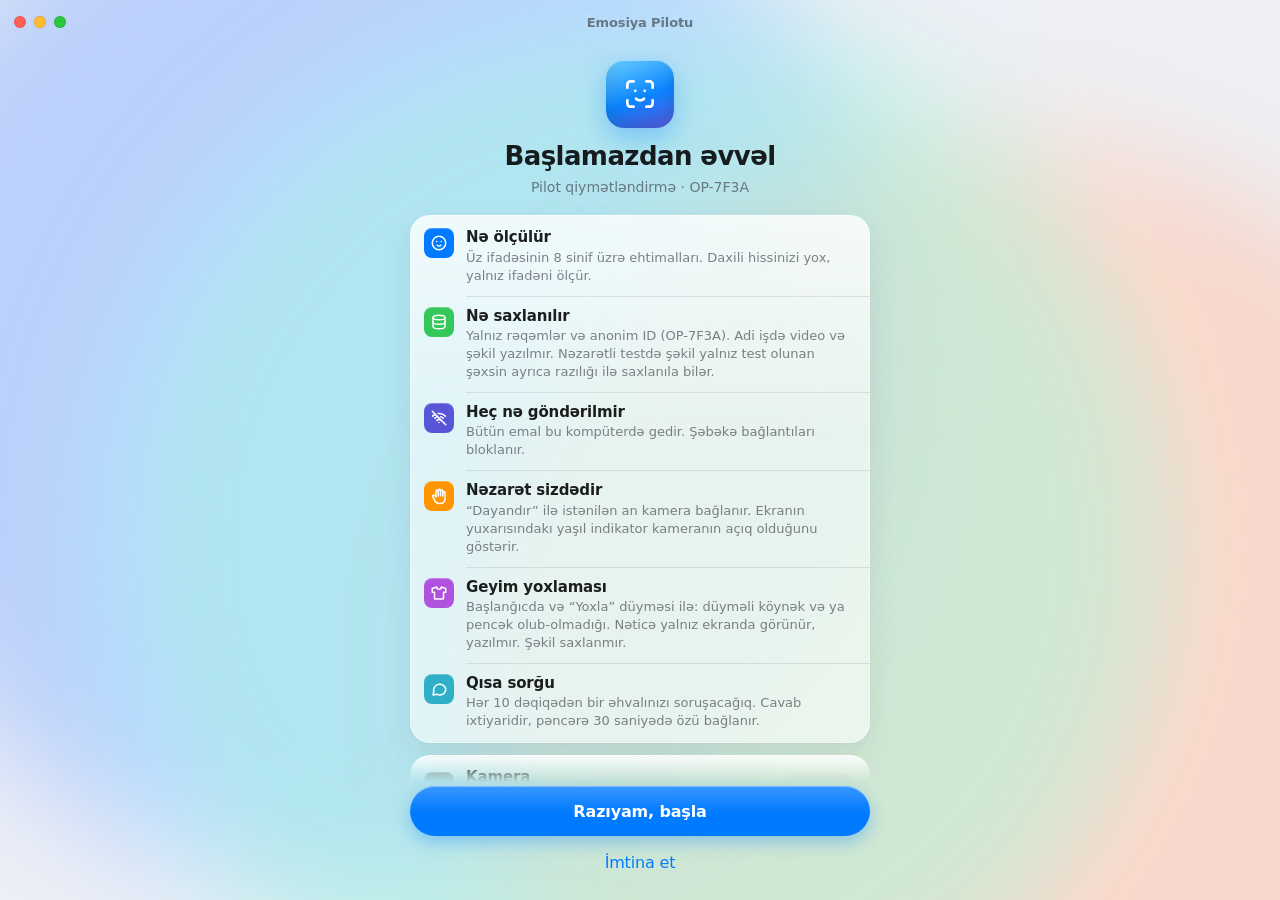
==== commit 5288b0fd: "Geyim yoxlaması: panel kartı və oflayn qiymətləndirici - SigLIP 2 zero-shot (download_models.py --at" ====
--- a/src/ui/web/index.html
+++ b/src/ui/web/index.html
@@ -61,6 +61,9 @@
         <div class="row" role="listitem"><span class="tile" style="background:var(--orange)" data-icon="hand"></span>
           <div class="text"><p class="headline">Nəzarət sizdədir</p>
           <p class="footnote">“Dayandır” ilə istənilən an kamera bağlanır. Ekranın yuxarısındakı yaşıl indikator kameranın açıq olduğunu göstərir.</p></div></div>
+        <div class="row" role="listitem" data-show="attire"><span class="tile" style="background:var(--purple)" data-icon="shirt"></span>
+          <div class="text"><p class="headline">Geyim yoxlaması</p>
+          <p class="footnote">Başlanğıcda və “Yoxla” düyməsi ilə: düyməli köynək və ya pencək olub-olmadığı. Nəticə yalnız ekranda görünür, yazılmır. Şəkil saxlanmır.</p></div></div>
         <div class="row" role="listitem" data-show="prompts"><span class="tile" style="background:var(--teal)" data-icon="bubble"></span>
           <div class="text"><p class="headline">Qısa sorğu</p>
           <p class="footnote">Hər <span data-bind="interval"></span> dəqiqədən bir əhvalınızı soruşacağıq. Cavab ixtiyaridir, pəncərə <span data-bind="timeout"></span> saniyədə özü bağlanır.</p></div></div>
@@ -139,6 +142,9 @@
               <p class="caption" id="hero-kicker">Son 10 saniyə</p>
               <p class="hero-label" id="hero-label">Toplanır…</p>
               <p class="footnote" id="hero-sub">&nbsp;</p>
+              <p class="instant" id="hero-instant" hidden title="Son kadrın öz nəticəsi — ortalamasız. Loglar və hesabat 10 s ortalamanı yazır.">
+                <span class="dot"></span><span class="i-cap">Anlıq</span><span class="i-label"></span><span class="i-pct num"></span>
+              </p>
               <p class="caption hero-model" id="hero-model"></p>
             </div>
           </div>
@@ -148,6 +154,25 @@
             <div class="glass metric-card"><span class="m-icon" data-icon="bolt"></span><p class="caption">Gecikmə (cəmi)</p><p class="metric num" id="m-latency">—</p></div>
             <div class="glass metric-card"><span class="m-icon" data-icon="cpu"></span><p class="caption">CPU</p><p class="metric num" id="m-cpu">—</p></div>
             <div class="glass metric-card" id="m-next-card"><span class="m-icon" data-icon="clock"></span><p class="caption">Növbəti sorğu</p><p class="metric num" id="m-next">—</p></div>
+          </div>
+
+          <div class="glass attire-card" id="attire-card" data-show="attire" aria-live="polite">
+            <div class="ac-head">
+              <p class="caption ac-title"><span data-icon="shirt"></span>Geyim</p>
+              <button class="btn-chip ac-btn" data-action="check-attire" id="attire-btn"
+                title="Düyməli köynək və ya pencək yoxlanılır — nəticə yalnız ekranda"><span data-icon="refresh"></span><span>Yoxla</span></button>
+            </div>
+            <p class="ac-label muted" id="attire-label"><span class="ac-icon" id="attire-icon"></span><span id="attire-text">Yoxlanmayıb</span></p>
+            <p class="footnote ac-sub" id="attire-sub">Düyməli köynək və ya pencək — rəngi fərq etmir</p>
+            <div class="meter ac-meter" id="attire-meter" hidden><i id="attire-fill"></i></div>
+            <div class="ac-details" id="attire-details" hidden>
+              <p class="caption">Geyim növü</p>
+              <div class="mc-bars ac-bars" id="attire-garments"></div>
+              <div class="ac-kv"><span>Rəng</span><span id="attire-color">—</span></div>
+              <div class="ac-kv"><span>Pencək</span><span id="attire-jacket">—</span></div>
+              <div class="ac-kv"><span>Qalstuk</span><span id="attire-tie">—</span></div>
+            </div>
+            <p class="caption ac-meta num" id="attire-meta"></p>
           </div>
           <p class="caption footer-stats num" id="footer-stats">&nbsp;</p>
         </div>
--- a/src/ui/web/main.css
+++ b/src/ui/web/main.css
@@ -120,6 +120,21 @@
 .hero.no-face .hero-label, .hero.warming .hero-label { color: var(--label-2); }
 .hero-model { margin-top: 4px; }
 
+/* anlıq göstərici — son kadrın öz nəticəsi (ortalamasız) */
+.instant {
+  display: inline-flex; align-items: center; gap: 6px; max-width: 100%; margin: 8px 0 2px; padding: 3px 10px 3px 8px;
+  border-radius: 999px; background: var(--fill); font-size: 12px; line-height: 18px; white-space: nowrap;
+}
+.instant .dot { width: 8px; height: 8px; flex: none; border-radius: 50%; background: var(--dot, var(--label-3)); transition: background 0.25s; }
+.instant .dot.beat { animation: beat 0.5s var(--spring); }
+@keyframes beat { 0% { transform: scale(1); } 35% { transform: scale(1.7); } 100% { transform: scale(1); } }
+.instant .i-cap { color: var(--label-2); }
+.instant .i-label { font-weight: 600; overflow: hidden; text-overflow: ellipsis; }
+.instant .i-pct { color: var(--label-2); }
+.instant.weak .i-label { color: var(--label-2); font-weight: 500; }
+.instant.sm { margin: 2px 0 6px; padding: 2px 8px 2px 7px; font-size: 11px; line-height: 16px; }
+@media (prefers-reduced-motion: reduce) { .instant .dot.beat { animation: none; } }
+
 /* metrikalar */
 .metrics { display: grid; grid-template-columns: 1fr 1fr; gap: 10px; }
 .metric-card { padding: 12px 14px; border-radius: var(--r-md); position: relative; }
@@ -129,6 +144,33 @@
 .metric.small { font-size: 15px; line-height: 1.25; }
 .metric.ok { color: var(--green); }
 .metric.warn { color: var(--orange); }
+
+/* geyim kartı */
+.attire-card { padding: 12px 14px; border-radius: var(--r-md); margin-top: 10px; }
+.ac-head { display: flex; align-items: center; justify-content: space-between; gap: 8px; }
+.ac-title { display: inline-flex; align-items: center; gap: 5px; }
+.ac-title .i { width: 15px; height: 15px; }
+.ac-btn { height: 26px; padding: 0 12px 0 10px; }
+.ac-btn[disabled] { opacity: 0.4; pointer-events: none; }
+.ac-label { display: flex; align-items: center; gap: 7px; font: 600 19px var(--font-display); letter-spacing: -0.02em; margin: 6px 0 2px; }
+.ac-label.ok { color: var(--green); }
+.ac-label.warn { color: var(--orange); }
+.ac-label.muted { color: var(--label-2); }
+.ac-icon { display: inline-flex; }
+.ac-icon .i { width: 20px; height: 20px; }
+.ac-sub { overflow-wrap: anywhere; }
+.ac-meter { width: 100%; margin: 8px 0 2px; }
+.ac-meter i { background: var(--accent); transition: width 0.5s var(--spring); }
+.ac-details { display: grid; gap: 6px; margin-top: 10px; padding-top: 10px; border-top: 0.5px solid var(--hairline); }
+.ac-details[hidden] { display: none; }
+.mc-bars.ac-bars { grid-template-columns: 112px 1fr 34px; margin-bottom: 4px; }
+.ac-kv { display: flex; justify-content: space-between; gap: 8px; font-size: 12px; }
+.ac-kv > span:first-child { color: var(--label-2); }
+.ac-kv > span:last-child { text-align: right; font-variant-numeric: tabular-nums; }
+.ac-kv .on { color: var(--green); font-weight: 600; }
+.ac-meta { margin-top: 4px; }
+.ac-meta:empty { display: none; }
+body.compact .attire-card { display: none; }
 
 /* önizləmə */
 .chip.toggle { margin-left: auto; gap: 5px; transition: background 0.2s, color 0.2s; }
